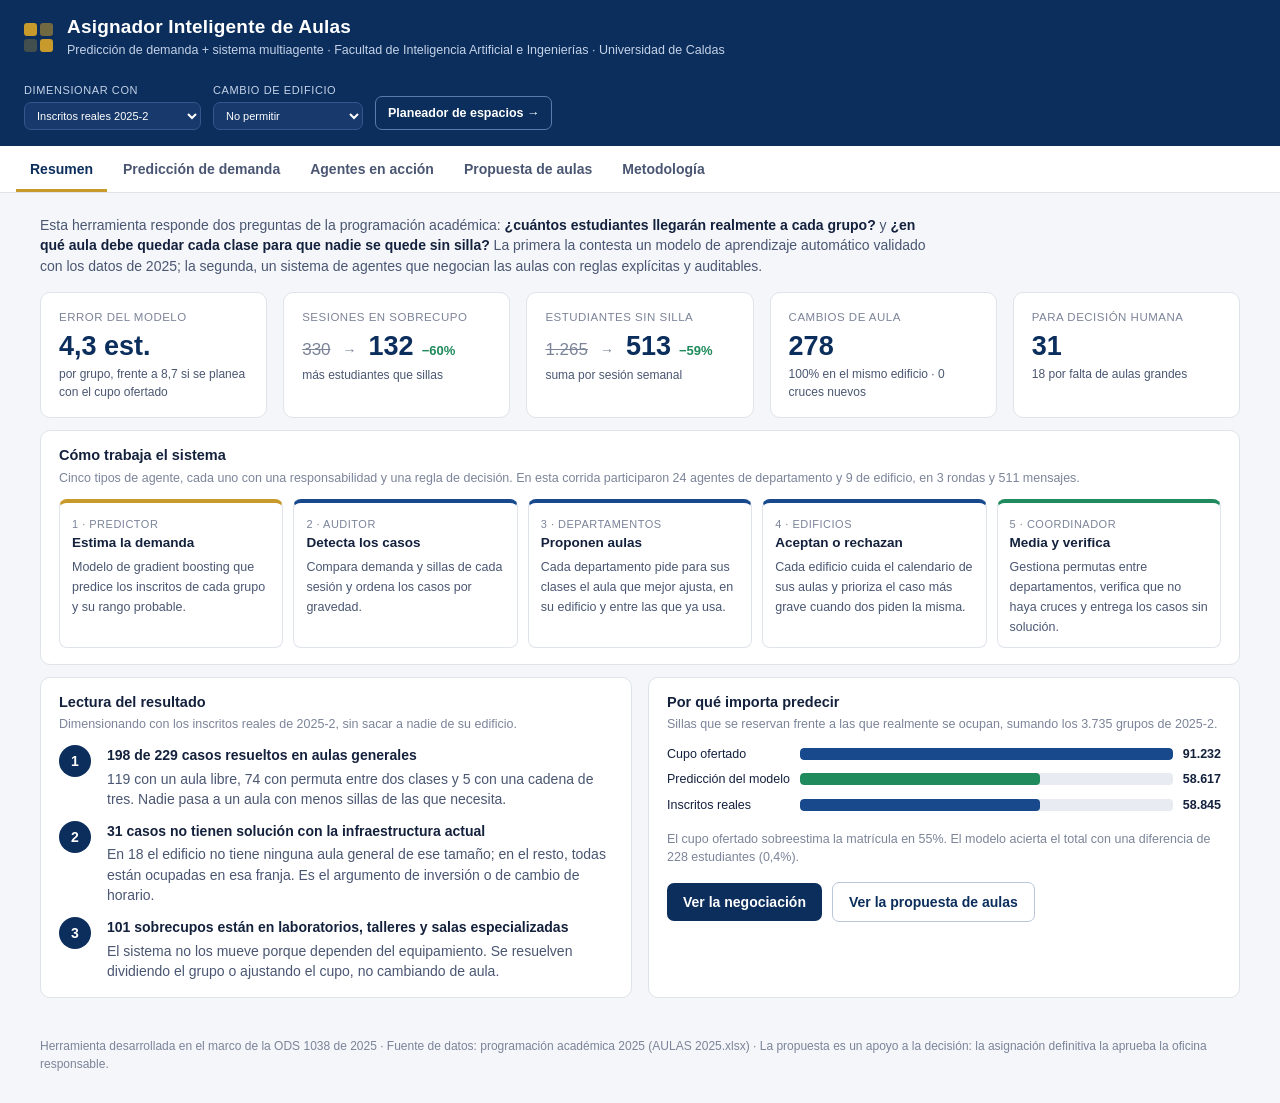
==== asignador-aulas/index.html @ 8cc519dc "Herramientas de planeación de espacios académicos (ODS 1038 de 2025) Planeador de Capacidad y Espaci" ====
<!doctype html>
<html lang="es">
<head>
<meta charset="utf-8">
<meta name="viewport" content="width=device-width, initial-scale=1">
<title>Asignador Inteligente de Aulas · Facultad de IA e Ingenierías</title>
<link rel="stylesheet" href="styles.css">
</head>
<body>
<header class="top">
  <div class="brand">
    <div class="mark" aria-hidden="true"><span></span><span></span><span></span><span></span></div>
    <div>
      <h1>Asignador Inteligente de Aulas</h1>
      <p>Predicción de demanda + sistema multiagente · Facultad de Inteligencia Artificial e Ingenierías · Universidad de Caldas</p>
    </div>
  </div>
  <div class="filters">
    <label>Dimensionar con
      <select id="fBase">
        <option value="real">Inscritos reales 2025-2</option>
        <option value="pred">Predicción del modelo (P90)</option>
        <option value="cupo">Cupo ofertado</option>
      </select>
    </label>
    <label>Cambio de edificio
      <select id="fEdif"><option value="0">No permitir</option><option value="1">Permitir</option></select>
    </label>
    <a class="lnk" href="../planeador-espacios/index.html">Planeador de espacios →</a>
  </div>
</header>
<nav class="tabs" id="tabs" role="tablist">
  <button data-tab="resumen" class="on">Resumen</button>
  <button data-tab="prediccion">Predicción de demanda</button>
  <button data-tab="agentes">Agentes en acción</button>
  <button data-tab="propuesta">Propuesta de aulas</button>
  <button data-tab="metodo">Metodología</button>
</nav>
<main>
  <section id="resumen" class="tab on"></section>
  <section id="prediccion" class="tab"></section>
  <section id="agentes" class="tab"></section>
  <section id="propuesta" class="tab"></section>
  <section id="metodo" class="tab"></section>
</main>
<footer class="foot">
  Herramienta desarrollada en el marco de la ODS 1038 de 2025 · Fuente de datos: programación académica 2025 (AULAS 2025.xlsx) · La propuesta es un apoyo a la decisión: la asignación definitiva la aprueba la oficina responsable.
</footer>
<script src="../planeador-espacios/data.js"></script>
<script src="pred.js"></script>
<script src="agentes.js"></script>
<script src="app.js"></script>
</body>
</html>
---- asignador-aulas/styles.css ----
:root{
  --ink:#14213d; --ink2:#4a5672; --mute:#7b8499; --line:#dfe3ea; --bg:#f4f6f9; --card:#fff;
  --navy:#0b2e5c; --navy2:#17498c; --gold:#c79a2b; --ok:#1f8a5b; --warn:#c77a12; --bad:#b93a32;
  --r:10px;
}
*{box-sizing:border-box}
body{margin:0;font:14px/1.45 -apple-system,BlinkMacSystemFont,"Segoe UI",Roboto,Helvetica,Arial,sans-serif;color:var(--ink);background:var(--bg)}
h1,h2,h3,h4{margin:0;line-height:1.2}
.top{background:var(--navy);color:#fff;padding:16px 24px;display:flex;gap:24px;align-items:center;justify-content:space-between;flex-wrap:wrap}
.brand{display:flex;gap:14px;align-items:center}
.brand h1{font-size:19px;letter-spacing:.2px}
.brand p{margin:2px 0 0;font-size:12.5px;color:#c5d2e8}
.mark{display:grid;grid-template-columns:repeat(2,13px);gap:3px}
.mark span{height:13px;border-radius:3px;background:var(--gold)}
.mark span:nth-child(2){opacity:.55}.mark span:nth-child(3){opacity:.3}
.filters{display:flex;gap:12px;flex-wrap:wrap}
.filters label{font-size:11px;text-transform:uppercase;letter-spacing:.6px;color:#c5d2e8;display:flex;flex-direction:column;gap:3px}
select,input,button{font:inherit}
.filters select{background:#17396b;color:#fff;border:1px solid #33568d;border-radius:7px;padding:6px 8px;min-width:150px}
.tabs{background:#fff;border-bottom:1px solid var(--line);padding:0 16px;display:flex;gap:2px;overflow-x:auto;position:sticky;top:0;z-index:5}
.tabs button{background:none;border:0;border-bottom:3px solid transparent;padding:13px 14px 10px;color:var(--ink2);cursor:pointer;white-space:nowrap;font-weight:600}
.tabs button:hover{color:var(--navy)}
.tabs button.on{color:var(--navy);border-bottom-color:var(--gold)}
main{max-width:1240px;margin:0 auto;padding:22px 20px 40px}
.tab{display:none}.tab.on{display:block}
.grid{display:grid;gap:16px}
.g2{grid-template-columns:repeat(2,minmax(0,1fr))}.g3{grid-template-columns:repeat(3,minmax(0,1fr))}
.kpis{grid-template-columns:repeat(5,minmax(0,1fr))}
@media(max-width:900px){.g2,.g3{grid-template-columns:1fr}.kpis{grid-template-columns:repeat(2,minmax(0,1fr))}}
.card{background:var(--card);border:1px solid var(--line);border-radius:var(--r);padding:16px 18px}
.card h3{font-size:14.5px;margin-bottom:4px}
.card .sub{color:var(--mute);font-size:12.5px;margin:0 0 12px}
.kpi .v{font-size:27px;font-weight:700;color:var(--navy);font-variant-numeric:tabular-nums;line-height:1.1}
.kpi .l{font-size:11.5px;text-transform:uppercase;letter-spacing:.5px;color:var(--mute);margin-bottom:6px}
.kpi .n{font-size:12px;color:var(--ink2);margin-top:5px}
.intro{margin:0 0 16px;color:var(--ink2);max-width:900px}
.intro b{color:var(--ink)}
table{border-collapse:collapse;width:100%;font-variant-numeric:tabular-nums}
th,td{padding:7px 9px;text-align:left;border-bottom:1px solid var(--line);vertical-align:top}
th{font-size:11.5px;text-transform:uppercase;letter-spacing:.4px;color:var(--mute);font-weight:600;white-space:nowrap;background:#fafbfc;position:sticky;top:0}
th.s{cursor:pointer}th.s:hover{color:var(--navy)}
td.r,th.r{text-align:right}
tr.click{cursor:pointer}tr.click:hover td{background:#f3f6fb}
.scroll{max-height:560px;overflow:auto;border:1px solid var(--line);border-radius:8px}
.scroll table th:first-child,.scroll table td:first-child{padding-left:12px}
.bar{height:8px;border-radius:4px;background:#e8ecf2;overflow:hidden;min-width:70px}
.bar i{display:block;height:100%;background:var(--navy2);border-radius:4px}
.bar.w i{background:var(--warn)}.bar.b i{background:var(--bad)}.bar.g i{background:var(--ok)}
.cellbar{display:flex;gap:8px;align-items:center}.cellbar span{width:42px;text-align:right}
.pill{display:inline-block;padding:1px 8px;border-radius:99px;font-size:11.5px;font-weight:600;background:#e8ecf2;color:var(--ink2);white-space:nowrap}
.pill.ok{background:#dff2e8;color:#146240}.pill.warn{background:#fbeccd;color:#8a5406}.pill.bad{background:#f8dcd9;color:#8c261f}.pill.nav{background:#dbe6f6;color:var(--navy)}
.heat{display:grid;gap:2px;font-size:11px}
.heat .h{color:var(--mute);text-align:center;padding-bottom:2px}
.heat .d{color:var(--ink2);font-weight:600;padding-right:8px;display:flex;align-items:center}
.heat .c{height:26px;border-radius:3px;display:flex;align-items:center;justify-content:center;color:#fff;font-size:10.5px;font-variant-numeric:tabular-nums}
.heat .c.lt{color:var(--ink2)}
.legend{display:flex;gap:6px;align-items:center;font-size:11.5px;color:var(--mute);margin-top:10px}
.legend i{width:22px;height:10px;border-radius:2px;display:inline-block}
.hbars{display:grid;grid-template-columns:max-content 1fr max-content;gap:7px 10px;align-items:center;font-size:12.5px}
.hbars .bar{height:12px}
.cols{display:flex;align-items:flex-end;gap:10px;height:170px;padding-top:8px}
.cols .col{flex:1;display:flex;flex-direction:column;align-items:center;justify-content:flex-end;height:100%;gap:4px;font-size:11.5px;color:var(--ink2)}
.cols .pair{display:flex;gap:3px;align-items:flex-end;height:100%;width:100%;justify-content:center}
.cols .pair i{width:38%;border-radius:3px 3px 0 0;min-height:2px}
.cols .pair i.a{background:var(--navy2)}.cols .pair i.b{background:var(--gold)}
.form{display:grid;grid-template-columns:repeat(auto-fit,minmax(170px,1fr));gap:12px 14px;align-items:end}
.form label{display:flex;flex-direction:column;gap:4px;font-size:12px;color:var(--ink2);font-weight:600}
.form input,.form select{border:1px solid #c9d0db;border-radius:7px;padding:7px 9px;background:#fff;color:var(--ink)}
.form input:focus,.form select:focus,.filters select:focus{outline:2px solid var(--gold);outline-offset:1px}
.checks{display:flex;flex-wrap:wrap;gap:6px}
.checks label{flex-direction:row;align-items:center;gap:5px;font-weight:500;border:1px solid #c9d0db;border-radius:99px;padding:3px 10px;background:#fff;cursor:pointer}
.checks input{margin:0}
.btn{background:var(--navy);color:#fff;border:0;border-radius:7px;padding:9px 16px;font-weight:600;cursor:pointer}
.btn:hover{background:var(--navy2)}
.btn.ghost{background:#fff;color:var(--navy);border:1px solid #b9c5d8}
.btn.sm{padding:5px 10px;font-size:12.5px}
.row{display:flex;gap:10px;align-items:center;flex-wrap:wrap}
.sp{justify-content:space-between}
.mt{margin-top:16px}.mb{margin-bottom:12px}
.note{background:#fff8e6;border:1px solid #f0dca6;border-radius:8px;padding:10px 12px;color:#6b4a06;font-size:13px}
.verdict{border-left:5px solid var(--ok);background:#eef8f2;padding:12px 14px;border-radius:0 8px 8px 0}
.verdict.warn{border-color:var(--warn);background:#fdf5e4}.verdict.bad{border-color:var(--bad);background:#fbeceb}
.verdict b{font-size:15px}
.tt{display:grid;gap:2px;font-size:11px;grid-template-columns:54px repeat(6,minmax(0,1fr))}
.tt .hh{color:var(--mute);text-align:right;padding-right:6px}
.tt .dd{font-weight:600;text-align:center;color:var(--ink2);padding-bottom:3px}
.tt .s{min-height:22px;border-radius:3px;background:#eef1f5;padding:2px 4px;overflow:hidden;line-height:1.2}
.tt .s.u{background:#cfdcf0;color:#0b2e5c}.tt .s.n{background:var(--gold);color:#3a2a00;font-weight:600}.tt .s.p{background:#e3e9f3;color:var(--ink2)}
.find{display:grid;gap:12px}
.find .f{display:grid;grid-template-columns:36px 1fr;gap:12px}
.find .num{width:32px;height:32px;border-radius:50%;background:var(--navy);color:#fff;display:flex;align-items:center;justify-content:center;font-weight:700}
.find p{margin:3px 0 0;color:var(--ink2)}
.modal{position:fixed;inset:0;background:rgba(15,25,45,.5);z-index:20;display:flex;align-items:flex-start;justify-content:center;padding:30px 14px;overflow:auto}
.modal[hidden]{display:none}
.sheet{background:#fff;border-radius:12px;max-width:980px;width:100%;padding:22px;position:relative}
.sheet .x{position:absolute;right:12px;top:8px;background:none;border:0;font-size:26px;color:var(--mute);cursor:pointer}
.tip{position:fixed;z-index:30;background:#14213d;color:#fff;padding:6px 9px;border-radius:6px;font-size:12px;pointer-events:none;max-width:280px}
.tip[hidden]{display:none}
.foot{max-width:1240px;margin:0 auto;padding:0 20px 30px;color:var(--mute);font-size:12px}
.prose{max-width:860px}.prose h3{margin:18px 0 6px}.prose p,.prose li{color:var(--ink2)}
.muted{color:var(--mute)}.small{font-size:12.5px}
@media print{.tabs,.filters,.btn,.foot{display:none}.tab{display:block!important;page-break-after:always}.scroll{max-height:none;overflow:visible}body{background:#fff}}
/* ---- Asignador ---- */
.top a.lnk{color:#fff;border:1px solid #5b7bb0;border-radius:7px;padding:7px 12px;text-decoration:none;font-weight:600;font-size:12.5px;align-self:flex-end}
.top a.lnk:hover{background:#17396b}
.flow{display:grid;grid-template-columns:repeat(5,minmax(0,1fr));gap:10px;align-items:stretch}
.flow .a{border:1px solid var(--line);border-top:4px solid var(--navy2);border-radius:8px;padding:10px 12px;background:#fff;position:relative}
.flow .a.g{border-top-color:var(--gold)}.flow .a.k{border-top-color:var(--ok)}
.flow .a b{display:block;font-size:13.5px;margin-bottom:3px}.flow .a span{font-size:12.5px;color:var(--ink2)}
.flow .a em{font-style:normal;font-size:11px;text-transform:uppercase;letter-spacing:.5px;color:var(--mute)}
@media(max-width:900px){.flow{grid-template-columns:1fr}}
.ba{display:flex;align-items:baseline;gap:8px;font-variant-numeric:tabular-nums}
.ba s{color:var(--mute);font-size:17px}.ba b{font-size:27px;color:var(--navy);line-height:1.1}.ba i{font-style:normal;color:var(--ok);font-weight:700;font-size:13px}
.log{max-height:520px;overflow:auto;border:1px solid var(--line);border-radius:8px;background:#fff}
.msg{display:grid;grid-template-columns:86px 1fr;gap:10px;padding:7px 12px;border-bottom:1px solid #eef1f5;font-size:12.5px;animation:in .25s ease-out}
.msg .who{font-weight:600;color:var(--ink)}.msg .who span{color:var(--mute);font-weight:500}
.msg p{margin:1px 0 0;color:var(--ink2)}
@keyframes in{from{opacity:0;transform:translateY(4px)}to{opacity:1;transform:none}}
@media(prefers-reduced-motion:reduce){.msg{animation:none}}
.ph{font-size:11.5px;font-weight:700;text-transform:uppercase;letter-spacing:.5px;padding:8px 12px;background:#f3f6fb;color:var(--navy);border-bottom:1px solid var(--line);position:sticky;top:0}
.cnts{display:grid;grid-template-columns:repeat(auto-fit,minmax(120px,1fr));gap:10px}
.cnts div{border:1px solid var(--line);border-radius:8px;padding:8px 10px;background:#fff}
.cnts b{display:block;font-size:20px;color:var(--navy);font-variant-numeric:tabular-nums}.cnts span{font-size:11.5px;color:var(--mute);text-transform:uppercase;letter-spacing:.4px}
canvas{max-width:100%}
.arrow{color:var(--mute);padding:0 4px}
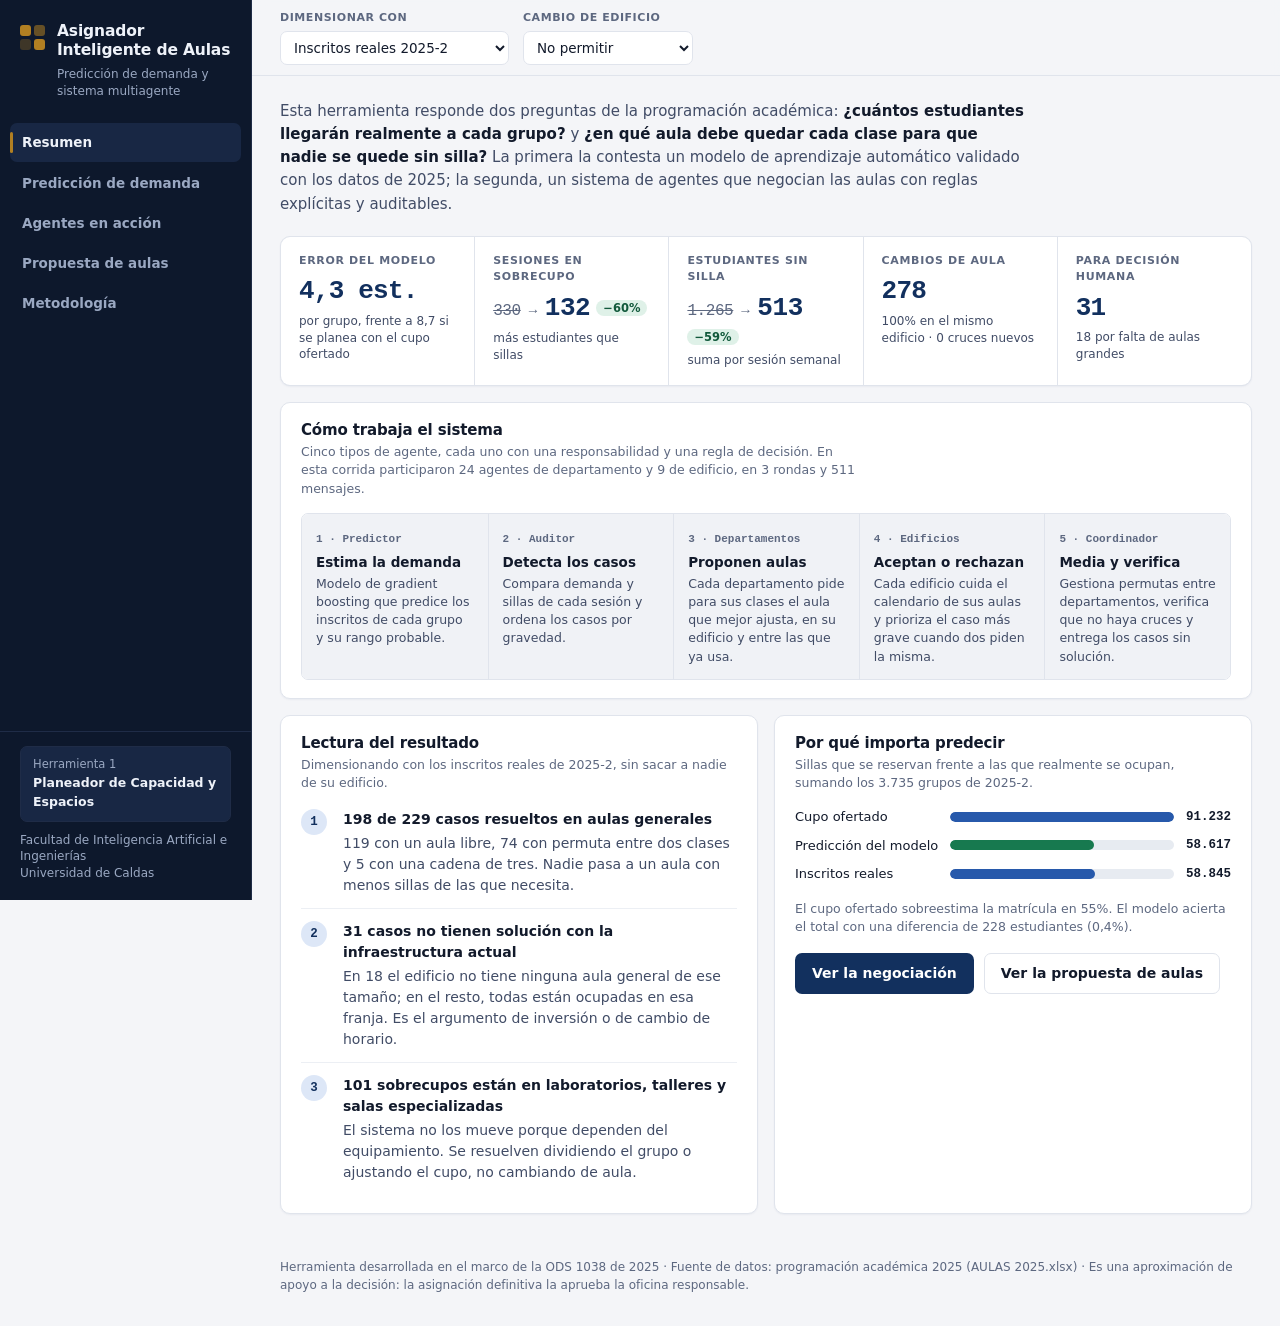
==== commit bcae71d8: "Rediseño visual: barra lateral, modo oscuro, portada nueva Co-Authored-By: Claude Fable 5.2 <noreply" ====
--- a/asignador-aulas/index.html
+++ b/asignador-aulas/index.html
@@ -7,45 +7,51 @@
 <link rel="stylesheet" href="styles.css">
 </head>
 <body>
-<header class="top">
+<aside class="side">
   <div class="brand">
     <div class="mark" aria-hidden="true"><span></span><span></span><span></span><span></span></div>
     <div>
       <h1>Asignador Inteligente de Aulas</h1>
-      <p>Predicción de demanda + sistema multiagente · Facultad de Inteligencia Artificial e Ingenierías · Universidad de Caldas</p>
+      <p>Predicción de demanda y sistema multiagente</p>
     </div>
   </div>
-  <div class="filters">
-    <label>Dimensionar con
-      <select id="fBase">
-        <option value="real">Inscritos reales 2025-2</option>
-        <option value="pred">Predicción del modelo (P90)</option>
-        <option value="cupo">Cupo ofertado</option>
-      </select>
-    </label>
-    <label>Cambio de edificio
-      <select id="fEdif"><option value="0">No permitir</option><option value="1">Permitir</option></select>
-    </label>
-    <a class="lnk" href="../planeador-espacios/index.html">Planeador de espacios →</a>
+  <nav class="tabs" id="tabs" aria-label="Secciones">
+    <button data-tab="resumen" class="on">Resumen</button>
+    <button data-tab="prediccion">Predicción de demanda</button>
+    <button data-tab="agentes">Agentes en acción</button>
+    <button data-tab="propuesta">Propuesta de aulas</button>
+    <button data-tab="metodo">Metodología</button>
+  </nav>
+  <div class="side-foot">
+    <a class="lnk" href="../planeador-espacios/index.html"><small>Herramienta 1</small>Planeador de Capacidad y Espacios</a>
+    <p>Facultad de Inteligencia Artificial e Ingenierías<br>Universidad de Caldas</p>
   </div>
-</header>
-<nav class="tabs" id="tabs" role="tablist">
-  <button data-tab="resumen" class="on">Resumen</button>
-  <button data-tab="prediccion">Predicción de demanda</button>
-  <button data-tab="agentes">Agentes en acción</button>
-  <button data-tab="propuesta">Propuesta de aulas</button>
-  <button data-tab="metodo">Metodología</button>
-</nav>
-<main>
-  <section id="resumen" class="tab on"></section>
-  <section id="prediccion" class="tab"></section>
-  <section id="agentes" class="tab"></section>
-  <section id="propuesta" class="tab"></section>
-  <section id="metodo" class="tab"></section>
-</main>
-<footer class="foot">
-  Herramienta desarrollada en el marco de la ODS 1038 de 2025 · Fuente de datos: programación académica 2025 (AULAS 2025.xlsx) · La propuesta es un apoyo a la decisión: la asignación definitiva la aprueba la oficina responsable.
-</footer>
+</aside>
+<div class="content">
+  <div class="ctl">
+    <div class="filters" id="filters">
+      <label>Dimensionar con
+        <select id="fBase">
+          <option value="real">Inscritos reales 2025-2</option>
+          <option value="pred">Predicción del modelo (P90)</option>
+          <option value="cupo">Cupo ofertado</option>
+        </select>
+      </label>
+      <label>Cambio de edificio
+        <select id="fEdif"><option value="0">No permitir</option><option value="1">Permitir</option></select>
+      </label>
+      <a class="lnk" href="../planeador-espacios/index.html"><small>Herramienta 1</small>Planeador de Capacidad y Espacios</a>
+    </div>
+  </div>
+  <main>
+    <section id="resumen" class="tab on"></section>
+    <section id="prediccion" class="tab"></section>
+    <section id="agentes" class="tab"></section>
+    <section id="propuesta" class="tab"></section>
+    <section id="metodo" class="tab"></section>
+  </main>
+  <footer class="foot">Herramienta desarrollada en el marco de la ODS 1038 de 2025 · Fuente de datos: programación académica 2025 (AULAS 2025.xlsx) · Es una aproximación de apoyo a la decisión: la asignación definitiva la aprueba la oficina responsable.</footer>
+</div>
 <script src="../planeador-espacios/data.js"></script>
 <script src="pred.js"></script>
 <script src="agentes.js"></script>
--- a/asignador-aulas/styles.css
+++ b/asignador-aulas/styles.css
@@ -1,125 +1,208 @@
+/* Sistema visual compartido · Planeador y Asignador · ODS 1038 de 2025
+   Tablero denso de analítica institucional. Un acento (oro), datos en azul, estados semánticos aparte.
+   Radios: 10px superficies, 7px controles, píldora para etiquetas. Tema claro y oscuro por preferencia del sistema. */
 :root{
-  --ink:#14213d; --ink2:#4a5672; --mute:#7b8499; --line:#dfe3ea; --bg:#f4f6f9; --card:#fff;
-  --navy:#0b2e5c; --navy2:#17498c; --gold:#c79a2b; --ok:#1f8a5b; --warn:#c77a12; --bad:#b93a32;
-  --r:10px;
+  color-scheme:light dark;
+  --bg:#f4f5f8; --card:#fff; --sunk:#f0f2f6; --ink:#121a2b; --ink2:#414c66; --mute:#5d6880; --line:#e0e4ec; --line2:#eceff4;
+  --navy:#12305e; --navy2:#2759ab; --gold:#b17f22; --ok:#17794f; --warn:#a9650b; --bad:#b0362e;
+  --btn:#12305e; --on-btn:#fff; --btn-h:#1c4486;
+  --side:#0d182c; --side-ink:#eef2f9; --side-mute:#9aa8c2; --side-line:#1f2c47; --side-on:#182744;
+  --ok-bg:#dff1e8; --ok-ink:#11593b; --warn-bg:#faebcb; --warn-ink:#7c4a05; --bad-bg:#f7dcd9; --bad-ink:#84241e; --nav-bg:#dde7f7; --nav-ink:#12305e;
+  --note-bg:#fff7e3; --note-line:#ecd69c; --note-ink:#644506;
+  --heat0:#edf1f7; --heat1:#12305e; --heat-ink:#fff; --tt-u:#cddbf1; --tt-u-ink:#12305e; --tt-p:#e4e9f2; --track:#e7ebf1;
+  --shadow:0 1px 2px rgb(18 48 94 / .05);
+  --r:10px; --rc:7px;
+  --sans:system-ui,-apple-system,"Segoe UI",Roboto,"Helvetica Neue",Arial,sans-serif;
+  --mono:ui-monospace,"SF Mono",SFMono-Regular,Menlo,Consolas,"Liberation Mono",monospace;
 }
+@media (prefers-color-scheme:dark){:root{
+  --bg:#0b101a; --card:#121925; --sunk:#0f1520; --ink:#e9edf5; --ink2:#b6c0d3; --mute:#8f9bb2; --line:#222c3e; --line2:#1a2333;
+  --navy:#a9c5f5; --navy2:#5a90e6; --gold:#d9a640; --ok:#3fbf85; --warn:#e0a03a; --bad:#ec7b72;
+  --btn:#3a6fd0; --on-btn:#fff; --btn-h:#4a80e2;
+  --side:#080d16; --side-ink:#eef2f9; --side-mute:#8f9bb2; --side-line:#182132; --side-on:#141d2e;
+  --ok-bg:#123324; --ok-ink:#7fdcb0; --warn-bg:#3a2a0c; --warn-ink:#f0c26e; --bad-bg:#3d1916; --bad-ink:#f5a39c; --nav-bg:#172a4a; --nav-ink:#b9d0f7;
+  --note-bg:#2a2210; --note-line:#4a3b17; --note-ink:#ecd28e;
+  --heat0:#161e2c; --heat1:#6b9cec; --heat-ink:#06101f; --tt-u:#1d3157; --tt-u-ink:#cfe0fb; --tt-p:#1a2233; --track:#1d2636;
+  --shadow:none;
+}}
 *{box-sizing:border-box}
-body{margin:0;font:14px/1.45 -apple-system,BlinkMacSystemFont,"Segoe UI",Roboto,Helvetica,Arial,sans-serif;color:var(--ink);background:var(--bg)}
-h1,h2,h3,h4{margin:0;line-height:1.2}
-.top{background:var(--navy);color:#fff;padding:16px 24px;display:flex;gap:24px;align-items:center;justify-content:space-between;flex-wrap:wrap}
-.brand{display:flex;gap:14px;align-items:center}
-.brand h1{font-size:19px;letter-spacing:.2px}
-.brand p{margin:2px 0 0;font-size:12.5px;color:#c5d2e8}
-.mark{display:grid;grid-template-columns:repeat(2,13px);gap:3px}
-.mark span{height:13px;border-radius:3px;background:var(--gold)}
+html{-webkit-text-size-adjust:100%}
+body{margin:0;font:14px/1.5 var(--sans);color:var(--ink);background:var(--bg);min-height:100dvh}
+h1,h2,h3,h4{margin:0;line-height:1.2;letter-spacing:-.01em}
+select,input,button{font:inherit;color:inherit}
+button,select,[data-go],tr.click,th.s,.checks label{cursor:pointer}
+:focus-visible{outline:2px solid var(--gold);outline-offset:2px;border-radius:4px}
+a{color:var(--navy2)}
+
+/* ---------- Estructura: barra lateral + contenido ---------- */
+.side{position:fixed;inset:0 auto 0 0;width:252px;background:var(--side);color:var(--side-ink);display:flex;flex-direction:column;border-right:1px solid var(--side-line);z-index:10}
+.content{margin-left:252px;min-width:0}
+.brand{display:flex;gap:12px;align-items:flex-start;padding:22px 20px 18px}
+.brand h1{font-size:15.5px;font-weight:650;line-height:1.25}
+.brand p{margin:5px 0 0;font-size:12px;line-height:1.4;color:var(--side-mute)}
+.mark{display:grid;grid-template-columns:repeat(2,11px);gap:3px;margin-top:3px;flex:none}
+.mark span{height:11px;border-radius:3px;background:var(--gold)}
 .mark span:nth-child(2){opacity:.55}.mark span:nth-child(3){opacity:.3}
-.filters{display:flex;gap:12px;flex-wrap:wrap}
-.filters label{font-size:11px;text-transform:uppercase;letter-spacing:.6px;color:#c5d2e8;display:flex;flex-direction:column;gap:3px}
-select,input,button{font:inherit}
-.filters select{background:#17396b;color:#fff;border:1px solid #33568d;border-radius:7px;padding:6px 8px;min-width:150px}
-.tabs{background:#fff;border-bottom:1px solid var(--line);padding:0 16px;display:flex;gap:2px;overflow-x:auto;position:sticky;top:0;z-index:5}
-.tabs button{background:none;border:0;border-bottom:3px solid transparent;padding:13px 14px 10px;color:var(--ink2);cursor:pointer;white-space:nowrap;font-weight:600}
-.tabs button:hover{color:var(--navy)}
-.tabs button.on{color:var(--navy);border-bottom-color:var(--gold)}
-main{max-width:1240px;margin:0 auto;padding:22px 20px 40px}
-.tab{display:none}.tab.on{display:block}
+.tabs{display:flex;flex-direction:column;gap:2px;padding:6px 10px;flex:1;overflow:auto}
+.tabs button{background:none;border:0;border-radius:var(--rc);padding:9px 12px;color:var(--side-mute);text-align:left;font-weight:550;font-size:13.5px;position:relative;transition:background .15s,color .15s}
+.tabs button:hover{color:var(--side-ink);background:var(--side-on)}
+.tabs button.on{color:var(--side-ink);background:var(--side-on)}
+.tabs button.on::before{content:"";position:absolute;left:0;top:9px;bottom:9px;width:3px;border-radius:3px;background:var(--gold)}
+.side-foot{padding:14px 20px 18px;border-top:1px solid var(--side-line);font-size:12px;color:var(--side-mute);display:grid;gap:10px}
+.side-foot p{margin:0;line-height:1.4}
+a.lnk{display:block;color:var(--side-ink);border:1px solid var(--side-line);background:var(--side-on);border-radius:var(--rc);padding:9px 12px;text-decoration:none;font-weight:600;font-size:12.5px;transition:border-color .15s}
+a.lnk:hover{border-color:var(--gold)}
+a.lnk small{display:block;font-weight:500;font-size:11.5px;color:var(--side-mute);margin-bottom:1px}
+.ctl{position:sticky;top:0;z-index:6;background:color-mix(in srgb,var(--bg) 92%,transparent);backdrop-filter:blur(8px);-webkit-backdrop-filter:blur(8px);border-bottom:1px solid var(--line);padding:10px 28px}
+.filters{display:flex;gap:14px;flex-wrap:wrap;align-items:flex-end;max-width:1240px;margin:0 auto}
+.filters label{font-size:11px;text-transform:uppercase;letter-spacing:.05em;color:var(--mute);font-weight:600;display:flex;flex-direction:column;gap:4px}
+.filters select{background:var(--card);border:1px solid var(--line);border-radius:var(--rc);padding:7px 9px;min-width:170px;text-transform:none;letter-spacing:0;font-weight:500;font-size:13.5px;color:var(--ink)}
+.filters a.lnk{display:none}
+main{max-width:1296px;margin:0 auto;padding:24px 28px 44px}
+.foot{max-width:1296px;margin:0 auto;padding:0 28px 32px;color:var(--mute);font-size:12px}
+.tab{display:none}.tab.on{display:block;animation:fade .2s ease-out}
+@keyframes fade{from{opacity:0}to{opacity:1}}
+
+/* ---------- Superficies ---------- */
 .grid{display:grid;gap:16px}
 .g2{grid-template-columns:repeat(2,minmax(0,1fr))}.g3{grid-template-columns:repeat(3,minmax(0,1fr))}
-.kpis{grid-template-columns:repeat(5,minmax(0,1fr))}
-@media(max-width:900px){.g2,.g3{grid-template-columns:1fr}.kpis{grid-template-columns:repeat(2,minmax(0,1fr))}}
-.card{background:var(--card);border:1px solid var(--line);border-radius:var(--r);padding:16px 18px}
-.card h3{font-size:14.5px;margin-bottom:4px}
-.card .sub{color:var(--mute);font-size:12.5px;margin:0 0 12px}
-.kpi .v{font-size:27px;font-weight:700;color:var(--navy);font-variant-numeric:tabular-nums;line-height:1.1}
-.kpi .l{font-size:11.5px;text-transform:uppercase;letter-spacing:.5px;color:var(--mute);margin-bottom:6px}
-.kpi .n{font-size:12px;color:var(--ink2);margin-top:5px}
-.intro{margin:0 0 16px;color:var(--ink2);max-width:900px}
-.intro b{color:var(--ink)}
-table{border-collapse:collapse;width:100%;font-variant-numeric:tabular-nums}
-th,td{padding:7px 9px;text-align:left;border-bottom:1px solid var(--line);vertical-align:top}
-th{font-size:11.5px;text-transform:uppercase;letter-spacing:.4px;color:var(--mute);font-weight:600;white-space:nowrap;background:#fafbfc;position:sticky;top:0}
-th.s{cursor:pointer}th.s:hover{color:var(--navy)}
-td.r,th.r{text-align:right}
-tr.click{cursor:pointer}tr.click:hover td{background:#f3f6fb}
-.scroll{max-height:560px;overflow:auto;border:1px solid var(--line);border-radius:8px}
-.scroll table th:first-child,.scroll table td:first-child{padding-left:12px}
-.bar{height:8px;border-radius:4px;background:#e8ecf2;overflow:hidden;min-width:70px}
-.bar i{display:block;height:100%;background:var(--navy2);border-radius:4px}
-.bar.w i{background:var(--warn)}.bar.b i{background:var(--bad)}.bar.g i{background:var(--ok)}
-.cellbar{display:flex;gap:8px;align-items:center}.cellbar span{width:42px;text-align:right}
-.pill{display:inline-block;padding:1px 8px;border-radius:99px;font-size:11.5px;font-weight:600;background:#e8ecf2;color:var(--ink2);white-space:nowrap}
-.pill.ok{background:#dff2e8;color:#146240}.pill.warn{background:#fbeccd;color:#8a5406}.pill.bad{background:#f8dcd9;color:#8c261f}.pill.nav{background:#dbe6f6;color:var(--navy)}
+.card{background:var(--card);border:1px solid var(--line);border-radius:var(--r);padding:18px 20px;box-shadow:var(--shadow);min-width:0}
+.card h3{font-size:15px;font-weight:650;margin-bottom:4px}
+.card .sub{color:var(--mute);font-size:12.5px;margin:0 0 14px;max-width:70ch}
+.intro{margin:0 0 20px;color:var(--ink2);max-width:78ch;font-size:15px;line-height:1.55}
+.intro b{color:var(--ink);font-weight:650}
+/* Indicadores: una sola banda con divisores, sin tarjetas sueltas */
+.kpis{grid-template-columns:repeat(5,minmax(0,1fr));gap:1px;background:var(--line);border:1px solid var(--line);border-radius:var(--r);overflow:hidden;box-shadow:var(--shadow)}
+.kpis .card{border:0;border-radius:0;box-shadow:none;padding:16px 18px}
+.kpi .l{font-size:11px;text-transform:uppercase;letter-spacing:.06em;color:var(--mute);font-weight:600;margin-bottom:8px}
+.kpi .v{font:600 26px/1.1 var(--mono);letter-spacing:-.03em;color:var(--navy);font-variant-numeric:tabular-nums}
+.kpi .n{font-size:12px;color:var(--ink2);margin-top:7px;line-height:1.4}
+.ba{display:flex;align-items:baseline;gap:6px;font-family:var(--mono);font-variant-numeric:tabular-nums;letter-spacing:-.03em;flex-wrap:wrap}
+.ba s{color:var(--mute);font-size:16px}.ba b{font-size:26px;font-weight:600;color:var(--navy);line-height:1.1}
+.ba i{font-style:normal;color:var(--ok-ink);background:var(--ok-bg);font:600 11.5px var(--sans);letter-spacing:0;padding:1px 7px;border-radius:99px;align-self:center}
+.arrow{color:var(--mute);padding:0 2px}
+
+/* ---------- Tablas ---------- */
+table{border-collapse:collapse;width:100%;font-variant-numeric:tabular-nums;font-size:13.5px}
+th,td{padding:8px 10px;text-align:left;border-bottom:1px solid var(--line2);vertical-align:top}
+th{font-size:11px;text-transform:uppercase;letter-spacing:.05em;color:var(--mute);font-weight:600;white-space:nowrap;background:var(--sunk);position:sticky;top:0;border-bottom-color:var(--line);z-index:1}
+th.s:hover{color:var(--navy)}
+td.r,th.r{text-align:right}td.r{font-family:var(--mono);font-size:12.5px}
+tbody tr:last-child td{border-bottom:0}
+tbody tr:hover td{background:var(--sunk)}
+.scroll{max-height:560px;overflow:auto;border:1px solid var(--line);border-radius:var(--rc)}
+.scroll table th:first-child,.scroll table td:first-child{padding-left:14px}
+
+/* ---------- Barras, píldoras, gráficos ---------- */
+.bar{height:8px;border-radius:4px;background:var(--track);overflow:hidden;min-width:70px}
+.bar>i{display:block;height:100%;background:var(--navy2);border-radius:4px}
+.bar.w>i{background:var(--warn)}.bar.b>i{background:var(--bad)}.bar.g>i{background:var(--ok)}
+.cellbar{display:flex;gap:8px;align-items:center}.cellbar span{width:42px;text-align:right;font-family:var(--mono);font-size:12.5px}
+.pill{display:inline-block;padding:1px 9px;border-radius:99px;font-size:11.5px;font-weight:600;background:var(--track);color:var(--ink2);white-space:nowrap}
+.pill.ok{background:var(--ok-bg);color:var(--ok-ink)}.pill.warn{background:var(--warn-bg);color:var(--warn-ink)}.pill.bad{background:var(--bad-bg);color:var(--bad-ink)}.pill.nav{background:var(--nav-bg);color:var(--nav-ink)}
 .heat{display:grid;gap:2px;font-size:11px}
 .heat .h{color:var(--mute);text-align:center;padding-bottom:2px}
 .heat .d{color:var(--ink2);font-weight:600;padding-right:8px;display:flex;align-items:center}
-.heat .c{height:26px;border-radius:3px;display:flex;align-items:center;justify-content:center;color:#fff;font-size:10.5px;font-variant-numeric:tabular-nums}
+.heat .c{height:28px;border-radius:4px;display:flex;align-items:center;justify-content:center;color:var(--heat-ink);font:500 10.5px var(--mono)}
 .heat .c.lt{color:var(--ink2)}
-.legend{display:flex;gap:6px;align-items:center;font-size:11.5px;color:var(--mute);margin-top:10px}
-.legend i{width:22px;height:10px;border-radius:2px;display:inline-block}
-.hbars{display:grid;grid-template-columns:max-content 1fr max-content;gap:7px 10px;align-items:center;font-size:12.5px}
-.hbars .bar{height:12px}
+.legend{display:flex;gap:6px;align-items:center;font-size:11.5px;color:var(--mute);margin-top:12px;flex-wrap:wrap}
+.legend i{width:22px;height:10px;border-radius:3px;display:inline-block}
+.hbars{display:grid;grid-template-columns:max-content 1fr max-content;gap:9px 12px;align-items:center;font-size:13px}
+.hbars .bar{height:10px;border-radius:5px}.hbars .bar>i{border-radius:5px}
+.hbars>div:nth-child(3n){font-family:var(--mono);font-size:12.5px;text-align:right}
 .cols{display:flex;align-items:flex-end;gap:10px;height:170px;padding-top:8px}
 .cols .col{flex:1;display:flex;flex-direction:column;align-items:center;justify-content:flex-end;height:100%;gap:4px;font-size:11.5px;color:var(--ink2)}
 .cols .pair{display:flex;gap:3px;align-items:flex-end;height:100%;width:100%;justify-content:center}
-.cols .pair i{width:38%;border-radius:3px 3px 0 0;min-height:2px}
+.cols .pair i{width:38%;border-radius:4px 4px 0 0;min-height:2px}
 .cols .pair i.a{background:var(--navy2)}.cols .pair i.b{background:var(--gold)}
+canvas{max-width:100%}
+
+/* ---------- Formularios y botones ---------- */
 .form{display:grid;grid-template-columns:repeat(auto-fit,minmax(170px,1fr));gap:12px 14px;align-items:end}
-.form label{display:flex;flex-direction:column;gap:4px;font-size:12px;color:var(--ink2);font-weight:600}
-.form input,.form select{border:1px solid #c9d0db;border-radius:7px;padding:7px 9px;background:#fff;color:var(--ink)}
-.form input:focus,.form select:focus,.filters select:focus{outline:2px solid var(--gold);outline-offset:1px}
+.form label{display:flex;flex-direction:column;gap:5px;font-size:12px;color:var(--ink2);font-weight:600}
+.form input,.form select{border:1px solid var(--line);border-radius:var(--rc);padding:8px 10px;background:var(--card);color:var(--ink);min-height:36px}
+.form input::placeholder{color:var(--mute)}
+.form input:focus-visible,.form select:focus-visible,.filters select:focus-visible{outline:2px solid var(--gold);outline-offset:1px}
 .checks{display:flex;flex-wrap:wrap;gap:6px}
-.checks label{flex-direction:row;align-items:center;gap:5px;font-weight:500;border:1px solid #c9d0db;border-radius:99px;padding:3px 10px;background:#fff;cursor:pointer}
-.checks input{margin:0}
-.btn{background:var(--navy);color:#fff;border:0;border-radius:7px;padding:9px 16px;font-weight:600;cursor:pointer}
-.btn:hover{background:var(--navy2)}
-.btn.ghost{background:#fff;color:var(--navy);border:1px solid #b9c5d8}
-.btn.sm{padding:5px 10px;font-size:12.5px}
+.checks label{flex-direction:row;align-items:center;gap:6px;font-weight:500;border:1px solid var(--line);border-radius:99px;padding:4px 11px;background:var(--card)}
+.checks input{margin:0;accent-color:var(--btn)}
+.btn{background:var(--btn);color:var(--on-btn);border:1px solid transparent;border-radius:var(--rc);padding:9px 16px;font-weight:600;white-space:nowrap;text-decoration:none;display:inline-block;transition:background .15s,transform .1s,border-color .15s}
+.btn:hover{background:var(--btn-h)}
+.btn:active{transform:translateY(1px)}
+.btn.ghost{background:var(--card);color:var(--ink);border-color:var(--line)}
+.btn.ghost:hover{background:var(--sunk);border-color:var(--mute)}
+.btn.sm{padding:6px 11px;font-size:12.5px}
 .row{display:flex;gap:10px;align-items:center;flex-wrap:wrap}
 .sp{justify-content:space-between}
-.mt{margin-top:16px}.mb{margin-bottom:12px}
-.note{background:#fff8e6;border:1px solid #f0dca6;border-radius:8px;padding:10px 12px;color:#6b4a06;font-size:13px}
-.verdict{border-left:5px solid var(--ok);background:#eef8f2;padding:12px 14px;border-radius:0 8px 8px 0}
-.verdict.warn{border-color:var(--warn);background:#fdf5e4}.verdict.bad{border-color:var(--bad);background:#fbeceb}
+.mt{margin-top:16px}.mb{margin-bottom:16px}
+
+/* ---------- Mensajes y hallazgos ---------- */
+.note{background:var(--note-bg);border:1px solid var(--note-line);border-radius:var(--rc);padding:10px 13px;color:var(--note-ink);font-size:13px}
+.verdict{border-left:4px solid var(--ok);background:var(--ok-bg);color:var(--ink);padding:13px 15px;border-radius:0 var(--rc) var(--rc) 0}
+.verdict.warn{border-color:var(--warn);background:var(--warn-bg)}.verdict.bad{border-color:var(--bad);background:var(--bad-bg)}
 .verdict b{font-size:15px}
+.find{display:grid;gap:0}
+.find .f{display:grid;grid-template-columns:30px 1fr;gap:12px;padding:12px 0;border-top:1px solid var(--line2)}
+.find .f:first-child{border-top:0;padding-top:2px}
+.find .num{width:26px;height:26px;border-radius:50%;background:var(--nav-bg);color:var(--nav-ink);display:flex;align-items:center;justify-content:center;font:600 12.5px var(--mono)}
+.find p{margin:3px 0 0;color:var(--ink2);max-width:72ch}
+
+/* ---------- Horario semanal ---------- */
 .tt{display:grid;gap:2px;font-size:11px;grid-template-columns:54px repeat(6,minmax(0,1fr))}
-.tt .hh{color:var(--mute);text-align:right;padding-right:6px}
+.tt .hh{color:var(--mute);text-align:right;padding-right:6px;font-family:var(--mono)}
 .tt .dd{font-weight:600;text-align:center;color:var(--ink2);padding-bottom:3px}
-.tt .s{min-height:22px;border-radius:3px;background:#eef1f5;padding:2px 4px;overflow:hidden;line-height:1.2}
-.tt .s.u{background:#cfdcf0;color:#0b2e5c}.tt .s.n{background:var(--gold);color:#3a2a00;font-weight:600}.tt .s.p{background:#e3e9f3;color:var(--ink2)}
-.find{display:grid;gap:12px}
-.find .f{display:grid;grid-template-columns:36px 1fr;gap:12px}
-.find .num{width:32px;height:32px;border-radius:50%;background:var(--navy);color:#fff;display:flex;align-items:center;justify-content:center;font-weight:700}
-.find p{margin:3px 0 0;color:var(--ink2)}
-.modal{position:fixed;inset:0;background:rgba(15,25,45,.5);z-index:20;display:flex;align-items:flex-start;justify-content:center;padding:30px 14px;overflow:auto}
+.tt .s{min-height:22px;border-radius:4px;background:var(--sunk);padding:2px 5px;overflow:hidden;line-height:1.2}
+.tt .s.u{background:var(--tt-u);color:var(--tt-u-ink)}.tt .s.n{background:var(--gold);color:#221700;font-weight:600}.tt .s.p{background:var(--tt-p);color:var(--ink2)}
+
+/* ---------- Modal y ayuda ---------- */
+.modal{position:fixed;inset:0;background:rgb(6 12 24 / .55);z-index:20;display:flex;align-items:flex-start;justify-content:center;padding:32px 14px;overflow:auto}
 .modal[hidden]{display:none}
-.sheet{background:#fff;border-radius:12px;max-width:980px;width:100%;padding:22px;position:relative}
-.sheet .x{position:absolute;right:12px;top:8px;background:none;border:0;font-size:26px;color:var(--mute);cursor:pointer}
-.tip{position:fixed;z-index:30;background:#14213d;color:#fff;padding:6px 9px;border-radius:6px;font-size:12px;pointer-events:none;max-width:280px}
+.sheet{background:var(--card);border:1px solid var(--line);border-radius:var(--r);max-width:980px;width:100%;padding:24px;position:relative}
+.sheet .x{position:absolute;right:10px;top:8px;width:36px;height:36px;background:none;border:0;border-radius:var(--rc);font-size:24px;line-height:1;color:var(--mute)}
+.sheet .x:hover{background:var(--sunk);color:var(--ink)}
+.tip{position:fixed;z-index:30;background:#0d182c;color:#fff;padding:6px 9px;border-radius:6px;font-size:12px;pointer-events:none;max-width:280px}
 .tip[hidden]{display:none}
-.foot{max-width:1240px;margin:0 auto;padding:0 20px 30px;color:var(--mute);font-size:12px}
-.prose{max-width:860px}.prose h3{margin:18px 0 6px}.prose p,.prose li{color:var(--ink2)}
+.prose{max-width:860px}.prose h3{margin:22px 0 6px}.prose p,.prose li{color:var(--ink2);max-width:74ch}.prose li{margin:4px 0}
+.prose code{font:12.5px var(--mono);background:var(--sunk);border:1px solid var(--line2);padding:1px 5px;border-radius:4px}
 .muted{color:var(--mute)}.small{font-size:12.5px}
-@media print{.tabs,.filters,.btn,.foot{display:none}.tab{display:block!important;page-break-after:always}.scroll{max-height:none;overflow:visible}body{background:#fff}}
-/* ---- Asignador ---- */
-.top a.lnk{color:#fff;border:1px solid #5b7bb0;border-radius:7px;padding:7px 12px;text-decoration:none;font-weight:600;font-size:12.5px;align-self:flex-end}
-.top a.lnk:hover{background:#17396b}
-.flow{display:grid;grid-template-columns:repeat(5,minmax(0,1fr));gap:10px;align-items:stretch}
-.flow .a{border:1px solid var(--line);border-top:4px solid var(--navy2);border-radius:8px;padding:10px 12px;background:#fff;position:relative}
-.flow .a.g{border-top-color:var(--gold)}.flow .a.k{border-top-color:var(--ok)}
-.flow .a b{display:block;font-size:13.5px;margin-bottom:3px}.flow .a span{font-size:12.5px;color:var(--ink2)}
-.flow .a em{font-style:normal;font-size:11px;text-transform:uppercase;letter-spacing:.5px;color:var(--mute)}
-@media(max-width:900px){.flow{grid-template-columns:1fr}}
-.ba{display:flex;align-items:baseline;gap:8px;font-variant-numeric:tabular-nums}
-.ba s{color:var(--mute);font-size:17px}.ba b{font-size:27px;color:var(--navy);line-height:1.1}.ba i{font-style:normal;color:var(--ok);font-weight:700;font-size:13px}
-.log{max-height:520px;overflow:auto;border:1px solid var(--line);border-radius:8px;background:#fff}
-.msg{display:grid;grid-template-columns:86px 1fr;gap:10px;padding:7px 12px;border-bottom:1px solid #eef1f5;font-size:12.5px;animation:in .25s ease-out}
+
+/* ---------- Asignador ---------- */
+.flow{display:grid;grid-template-columns:repeat(5,minmax(0,1fr));gap:0;border:1px solid var(--line);border-radius:var(--rc);overflow:hidden}
+.flow .a{padding:13px 14px;border-left:1px solid var(--line);background:var(--sunk)}
+.flow .a:first-child{border-left:0}
+.flow .a b{display:block;font-size:13.5px;margin:4px 0 3px}.flow .a span{font-size:12.5px;color:var(--ink2);line-height:1.45;display:block}
+.flow .a em{font:600 11px var(--mono);font-style:normal;color:var(--mute)}
+.log{max-height:540px;overflow:auto;border:1px solid var(--line);border-radius:var(--r);background:var(--card)}
+.msg{display:grid;grid-template-columns:92px 1fr;gap:10px;padding:8px 14px;border-bottom:1px solid var(--line2);font-size:13px;animation:in .22s ease-out}
 .msg .who{font-weight:600;color:var(--ink)}.msg .who span{color:var(--mute);font-weight:500}
 .msg p{margin:1px 0 0;color:var(--ink2)}
 @keyframes in{from{opacity:0;transform:translateY(4px)}to{opacity:1;transform:none}}
-@media(prefers-reduced-motion:reduce){.msg{animation:none}}
-.ph{font-size:11.5px;font-weight:700;text-transform:uppercase;letter-spacing:.5px;padding:8px 12px;background:#f3f6fb;color:var(--navy);border-bottom:1px solid var(--line);position:sticky;top:0}
-.cnts{display:grid;grid-template-columns:repeat(auto-fit,minmax(120px,1fr));gap:10px}
-.cnts div{border:1px solid var(--line);border-radius:8px;padding:8px 10px;background:#fff}
-.cnts b{display:block;font-size:20px;color:var(--navy);font-variant-numeric:tabular-nums}.cnts span{font-size:11.5px;color:var(--mute);text-transform:uppercase;letter-spacing:.4px}
-canvas{max-width:100%}
-.arrow{color:var(--mute);padding:0 4px}
+.ph{font-size:11px;font-weight:600;text-transform:uppercase;letter-spacing:.06em;padding:8px 14px;background:var(--sunk);color:var(--mute);border-bottom:1px solid var(--line);position:sticky;top:0;z-index:1}
+.cnts{display:grid;grid-template-columns:repeat(auto-fit,minmax(118px,1fr));gap:1px;background:var(--line);border:1px solid var(--line);border-radius:var(--rc);overflow:hidden}
+.cnts div{padding:9px 12px;background:var(--card)}
+.cnts b{display:block;font:600 19px var(--mono);letter-spacing:-.03em;color:var(--navy)}.cnts span{font-size:11px;color:var(--mute);text-transform:uppercase;letter-spacing:.05em;font-weight:600}
+
+/* ---------- Adaptación ---------- */
+@media(max-width:1100px){.kpis{grid-template-columns:repeat(3,minmax(0,1fr))}.flow{grid-template-columns:1fr}.flow .a{border-left:0;border-top:1px solid var(--line)}.flow .a:first-child{border-top:0}}
+@media(max-width:900px){
+  .side{position:static;width:auto;border-right:0}
+  .content{margin-left:0}
+  .brand{padding:16px 16px 10px}
+  .tabs{flex-direction:row;overflow-x:auto;padding:0 10px 10px;gap:4px}
+  .tabs button{white-space:nowrap;min-height:40px}
+  .tabs button.on::before{left:12px;right:12px;top:auto;bottom:3px;width:auto;height:2px}
+  .side-foot{display:none}
+  .filters a.lnk{display:block;flex:1 1 100%;background:var(--card);color:var(--ink);border-color:var(--line)}
+  .filters a.lnk small{color:var(--mute)}
+  .ctl{padding:10px 16px;position:static}
+  .filters select{min-width:0;width:100%}.filters label{flex:1 1 140px}
+  main{padding:18px 16px 36px}.foot{padding:0 16px 28px}
+  .g2,.g3{grid-template-columns:1fr}
+  .kpis{grid-template-columns:repeat(2,minmax(0,1fr))}
+  .kpis .card:last-child:nth-child(odd){grid-column:span 2}
+  .hbars{grid-template-columns:minmax(0,1fr) 90px max-content}
+  .msg{grid-template-columns:1fr;gap:3px}
+  .btn{min-height:40px}
+}
+@media(prefers-reduced-motion:reduce){*,*::before,*::after{animation:none!important;transition:none!important}}
+@media print{.side,.ctl,.btn,.foot{display:none}.content{margin:0}.tab{display:block!important;page-break-after:always}.scroll{max-height:none;overflow:visible}body{background:#fff}}
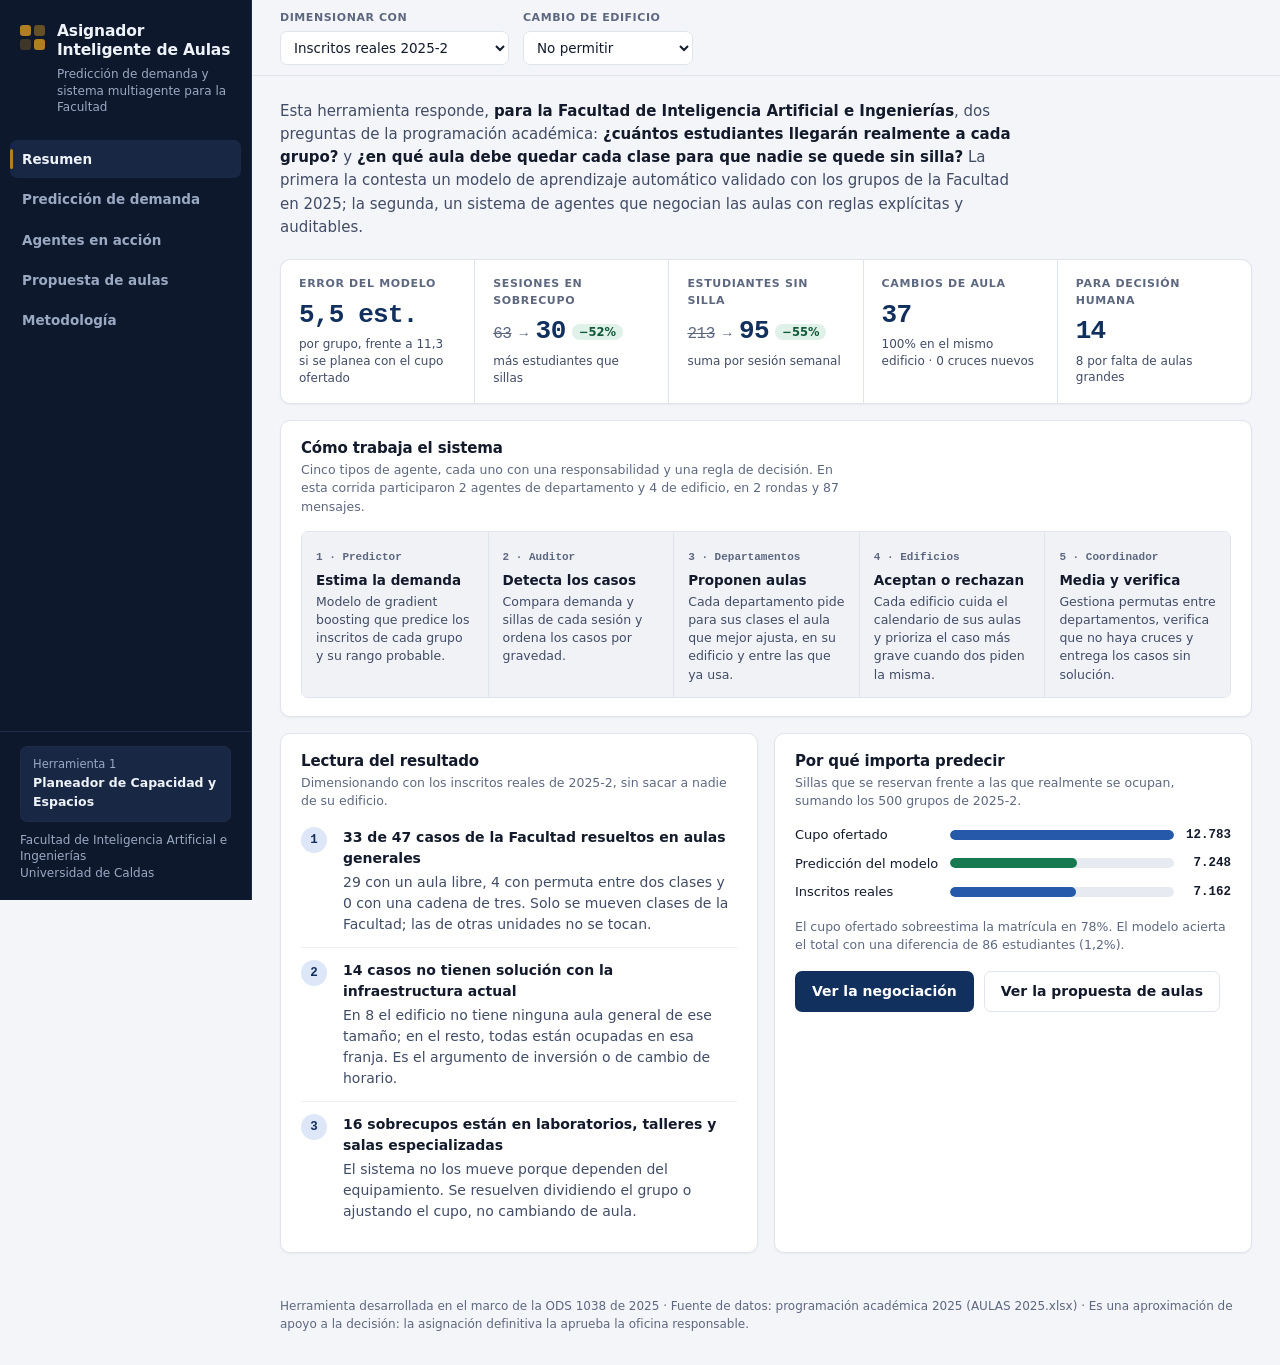
==== commit 75378773: "Acota el alcance a la Facultad de IA e Ingenierías Co-Authored-By: Claude Fable 5.2 <noreply@anthrop" ====
--- a/asignador-aulas/index.html
+++ b/asignador-aulas/index.html
@@ -12,7 +12,7 @@
     <div class="mark" aria-hidden="true"><span></span><span></span><span></span><span></span></div>
     <div>
       <h1>Asignador Inteligente de Aulas</h1>
-      <p>Predicción de demanda y sistema multiagente</p>
+      <p>Predicción de demanda y sistema multiagente para la Facultad</p>
     </div>
   </div>
   <nav class="tabs" id="tabs" aria-label="Secciones">
--- a/asignador-aulas/styles.css
+++ b/asignador-aulas/styles.css
@@ -183,7 +183,7 @@
 .cnts b{display:block;font:600 19px var(--mono);letter-spacing:-.03em;color:var(--navy)}.cnts span{font-size:11px;color:var(--mute);text-transform:uppercase;letter-spacing:.05em;font-weight:600}
 
 /* ---------- Adaptación ---------- */
-@media(max-width:1100px){.kpis{grid-template-columns:repeat(3,minmax(0,1fr))}.flow{grid-template-columns:1fr}.flow .a{border-left:0;border-top:1px solid var(--line)}.flow .a:first-child{border-top:0}}
+@media(max-width:1100px){.kpis{grid-template-columns:repeat(6,minmax(0,1fr))}.kpis .card{grid-column:span 2}.kpis .card:nth-child(n+4){grid-column:span 3}.flow{grid-template-columns:1fr}.flow .a{border-left:0;border-top:1px solid var(--line)}.flow .a:first-child{border-top:0}}
 @media(max-width:900px){
   .side{position:static;width:auto;border-right:0}
   .content{margin-left:0}
@@ -198,7 +198,7 @@
   .filters select{min-width:0;width:100%}.filters label{flex:1 1 140px}
   main{padding:18px 16px 36px}.foot{padding:0 16px 28px}
   .g2,.g3{grid-template-columns:1fr}
-  .kpis{grid-template-columns:repeat(2,minmax(0,1fr))}
+  .kpis{grid-template-columns:repeat(2,minmax(0,1fr))}.kpis .card,.kpis .card:nth-child(n+4){grid-column:auto}
   .kpis .card:last-child:nth-child(odd){grid-column:span 2}
   .hbars{grid-template-columns:minmax(0,1fr) 90px max-content}
   .msg{grid-template-columns:1fr;gap:3px}
